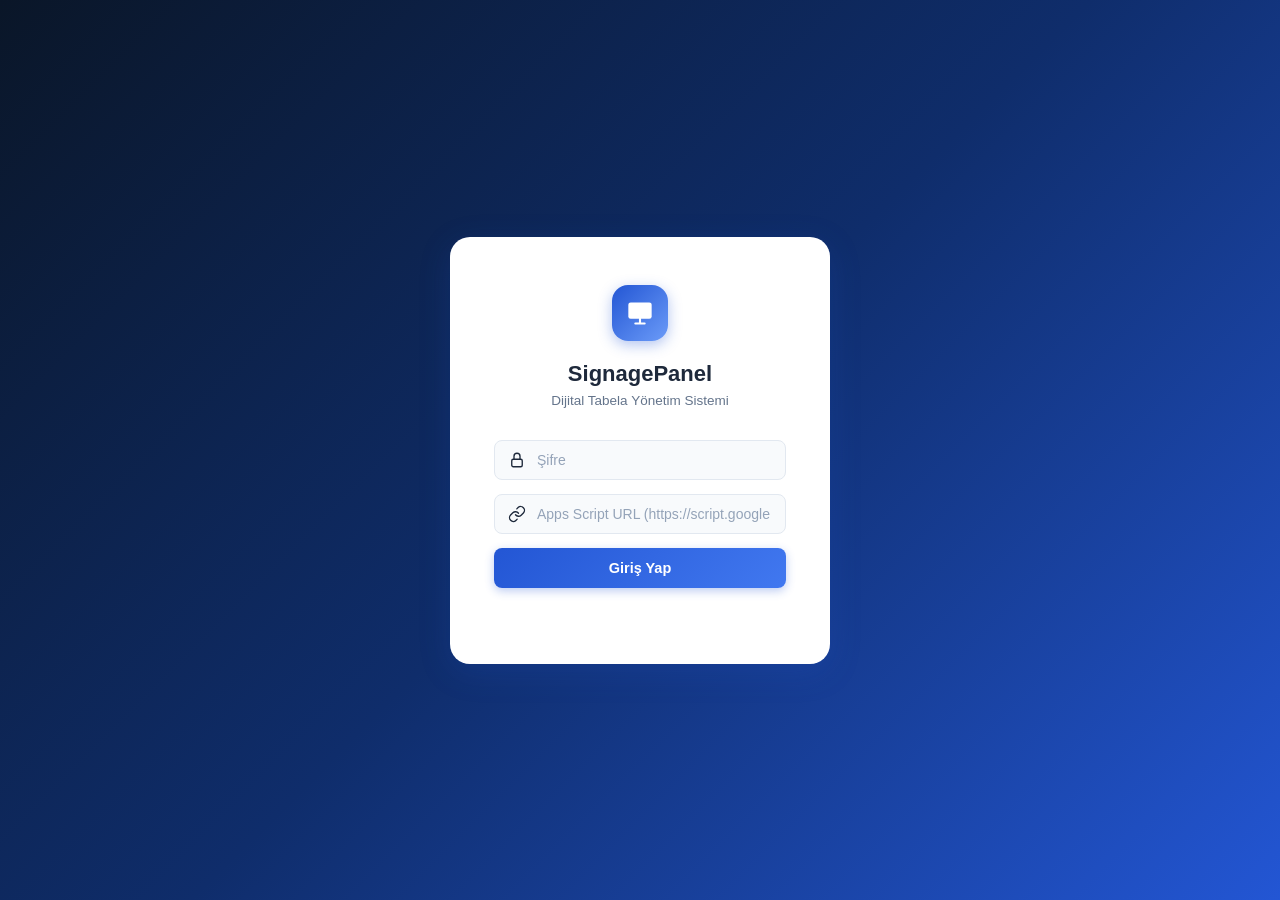
==== index.html @ b496ed2c "index.html" ====
<!DOCTYPE html>
<html lang="tr">
<head>
<meta charset="UTF-8">
<meta name="viewport" content="width=device-width, initial-scale=1.0">
<title>SignagePanel — Yönetim</title>
<style>
*, *::before, *::after { box-sizing: border-box; margin: 0; padding: 0; }
:root {
  --blue-900:#0a1628;--blue-700:#0f2d6b;--blue-600:#1a3fa0;--blue-500:#2356d4;
  --blue-400:#4178f0;--blue-300:#6b9bf8;--blue-200:#a8c4fc;--blue-100:#dce8ff;--blue-50:#f0f5ff;
  --white:#fff;--gray-50:#f8fafc;--gray-100:#f1f5f9;--gray-200:#e2e8f0;--gray-300:#cbd5e1;
  --gray-400:#94a3b8;--gray-500:#64748b;--gray-600:#475569;--gray-700:#334155;--gray-800:#1e293b;
  --danger:#dc2626;--danger-bg:#fef2f2;--success:#16a34a;--success-bg:#f0fdf4;--warn:#d97706;
  --radius:12px;--radius-sm:8px;--radius-xs:5px;
  --shadow:0 1px 3px rgba(0,0,0,.08),0 1px 2px rgba(0,0,0,.06);
  --shadow-md:0 4px 16px rgba(35,86,212,.12);--shadow-lg:0 8px 32px rgba(35,86,212,.18);
}
body{background:var(--gray-50);color:var(--gray-800);font-family:-apple-system,BlinkMacSystemFont,'Segoe UI',sans-serif;font-size:14px;min-height:100vh}

/* LOGIN */
#login-screen{min-height:100vh;display:flex;align-items:center;justify-content:center;background:linear-gradient(135deg,var(--blue-900) 0%,var(--blue-700) 50%,var(--blue-500) 100%)}
#login-screen.hidden{display:none}
.login-card{background:var(--white);border-radius:20px;padding:48px 44px;width:380px;box-shadow:var(--shadow-lg);text-align:center}
.login-logo{width:56px;height:56px;background:linear-gradient(135deg,var(--blue-500),var(--blue-300));border-radius:16px;display:flex;align-items:center;justify-content:center;margin:0 auto 20px;box-shadow:0 4px 14px rgba(35,86,212,.35)}
.login-logo svg{width:28px;height:28px;fill:white}
.login-title{font-size:22px;font-weight:700;color:var(--gray-800);margin-bottom:6px}
.login-sub{font-size:13.5px;color:var(--gray-500);margin-bottom:32px}
.login-iw{position:relative;margin-bottom:14px}
.login-iw svg{position:absolute;left:14px;top:50%;transform:translateY(-50%);width:18px;height:18px;stroke:var(--gray-400);fill:none}
.login-iw input{width:100%;padding:11px 14px 11px 42px;border:1.5px solid var(--gray-200);border-radius:var(--radius-sm);font-size:14px;color:var(--gray-800);outline:none;transition:.2s;background:var(--gray-50)}
.login-iw input:focus{border-color:var(--blue-400);box-shadow:0 0 0 3px rgba(65,120,240,.12);background:white}
.login-iw input::placeholder{color:var(--gray-400)}
.login-btn{width:100%;padding:12px;background:linear-gradient(135deg,var(--blue-500),var(--blue-400));color:white;border:none;border-radius:var(--radius-sm);font-size:14.5px;font-weight:600;cursor:pointer;transition:.15s;box-shadow:0 3px 10px rgba(35,86,212,.3)}
.login-btn:hover{opacity:.92}.login-btn:disabled{opacity:.5;cursor:not-allowed}
.login-err{color:var(--danger);font-size:12.5px;margin-top:10px;min-height:18px}

/* APP */
#app{display:none;min-height:100vh;flex-direction:column}
#app.show{display:flex}

/* HEADER */
.header{background:var(--white);border-bottom:1px solid var(--gray-200);padding:0 28px;height:60px;display:flex;align-items:center;justify-content:space-between;position:sticky;top:0;z-index:50;box-shadow:0 1px 0 var(--gray-200)}
.h-left{display:flex;align-items:center;gap:12px}
.h-logo{width:36px;height:36px;background:linear-gradient(135deg,var(--blue-500),var(--blue-300));border-radius:10px;display:flex;align-items:center;justify-content:center}
.h-logo svg{width:18px;height:18px;fill:white}
.h-name{font-size:16px;font-weight:700;color:var(--gray-800);letter-spacing:-.3px}
.h-badge{font-size:11px;background:var(--blue-100);color:var(--blue-600);padding:2px 8px;border-radius:20px;font-weight:500}
.h-right{display:flex;align-items:center;gap:10px}
.api-chip{display:flex;align-items:center;gap:8px;padding:6px 14px;background:var(--gray-100);border:1px solid var(--gray-200);border-radius:24px;font-size:12px}
.api-chip input{background:none;border:none;outline:none;font-size:12px;color:var(--gray-700);width:260px;font-family:monospace}
.dot{width:7px;height:7px;border-radius:50%;background:var(--gray-300);flex-shrink:0;transition:.3s}
.dot.g{background:var(--success)}.dot.r{background:var(--danger)}.dot.y{background:var(--warn)}
.logout-btn{display:flex;align-items:center;gap:6px;padding:7px 14px;border-radius:var(--radius-sm);background:none;border:1.5px solid var(--gray-200);color:var(--gray-500);font-size:13px;cursor:pointer;transition:.15s}
.logout-btn:hover{border-color:var(--gray-300);color:var(--gray-700)}
.logout-btn svg{width:15px;height:15px}

/* BODY */
.body-wrap{display:flex;flex:1}

/* SIDEBAR */
.sidebar{width:228px;flex-shrink:0;background:var(--white);border-right:1px solid var(--gray-200);padding:20px 12px;position:sticky;top:60px;height:calc(100vh - 60px);overflow-y:auto}
.nav-sec-lbl{font-size:10.5px;font-weight:600;letter-spacing:.7px;text-transform:uppercase;color:var(--gray-400);padding:0 10px;margin-bottom:6px;margin-top:4px}
.nav-item{display:flex;align-items:center;gap:10px;padding:9px 12px;border-radius:var(--radius-sm);color:var(--gray-600);cursor:pointer;transition:.12s;font-size:13.5px;font-weight:500;margin-bottom:2px;user-select:none}
.nav-item svg{width:17px;height:17px;flex-shrink:0;stroke:currentColor;fill:none;stroke-width:1.8;stroke-linecap:round}
.nav-item:hover{background:var(--blue-50);color:var(--blue-600)}
.nav-item.active{background:var(--blue-50);color:var(--blue-600);font-weight:600}
.nav-count{margin-left:auto;font-size:11px;font-weight:600;background:var(--blue-100);color:var(--blue-600);padding:1px 7px;border-radius:10px}

/* MAIN */
.main{flex:1;padding:28px 36px;max-width:1080px}
.page{display:none}.page.active{display:block}
.topbar{display:flex;align-items:flex-start;justify-content:space-between;margin-bottom:24px}
.topbar-title{font-size:22px;font-weight:700;color:var(--gray-800);letter-spacing:-.4px}
.topbar-sub{font-size:13px;color:var(--gray-500);margin-top:3px}

/* BUTTONS */
.btn{display:inline-flex;align-items:center;gap:7px;padding:9px 18px;border-radius:var(--radius-sm);font-size:13.5px;font-weight:600;cursor:pointer;border:none;transition:.15s;white-space:nowrap;line-height:1}
.btn svg{width:15px;height:15px;flex-shrink:0}
.btn-primary{background:linear-gradient(135deg,var(--blue-500),var(--blue-400));color:white;box-shadow:0 2px 8px rgba(35,86,212,.25)}
.btn-primary:hover{box-shadow:0 4px 14px rgba(35,86,212,.35);opacity:.95}
.btn-outline{background:white;color:var(--gray-600);border:1.5px solid var(--gray-200)}
.btn-outline:hover{border-color:var(--blue-300);color:var(--blue-600);background:var(--blue-50)}
.btn-danger{background:var(--danger-bg);color:var(--danger);border:1.5px solid #fecaca}
.btn-danger:hover{background:#fee2e2}
.btn-sm{padding:6px 12px;font-size:12.5px}
.btn:disabled{opacity:.45;cursor:not-allowed}

/* STATS */
.stats-row{display:grid;grid-template-columns:repeat(auto-fit,minmax(150px,1fr));gap:14px;margin-bottom:28px}
.stat-card{background:white;border:1px solid var(--gray-200);border-radius:var(--radius);padding:18px 20px;box-shadow:var(--shadow)}
.stat-lbl{font-size:12px;color:var(--gray-500);font-weight:500;margin-bottom:6px}
.stat-val{font-size:28px;font-weight:700;color:var(--blue-600);line-height:1}
.stat-sub{font-size:12px;color:var(--gray-400);margin-top:4px}

/* SCREENS */
.screens-grid{display:grid;grid-template-columns:repeat(auto-fill,minmax(240px,1fr));gap:16px}
.screen-card{background:white;border:1.5px solid var(--gray-200);border-radius:var(--radius);overflow:hidden;box-shadow:var(--shadow);transition:.15s}
.screen-card:hover{box-shadow:var(--shadow-md);border-color:var(--blue-200)}
.screen-preview{height:120px;background:linear-gradient(135deg,var(--blue-900),var(--blue-700));display:flex;align-items:center;justify-content:center;position:relative}
.screen-preview svg{width:42px;height:42px;opacity:.2;fill:white}
.scr-badge{position:absolute;top:10px;left:10px;font-size:10.5px;font-weight:600;padding:3px 9px;border-radius:20px}
.scr-badge.on{background:rgba(22,163,74,.85);color:white}
.scr-badge.off{background:rgba(255,255,255,.12);color:rgba(255,255,255,.65)}
.scr-num{position:absolute;bottom:10px;right:12px;font-size:20px;font-weight:800;color:rgba(255,255,255,.1);font-family:monospace}
.screen-body{padding:14px 16px}
.screen-name{font-size:14.5px;font-weight:700;color:var(--gray-800);margin-bottom:2px}
.screen-meta{font-size:12px;color:var(--gray-500);margin-bottom:10px}
.screen-pl{display:flex;align-items:center;gap:6px;font-size:12px;border-radius:var(--radius-xs);padding:5px 10px;margin-bottom:12px;font-weight:500}
.screen-pl.has{color:var(--blue-600);background:var(--blue-50);border:1px solid var(--blue-100)}
.screen-pl.none{color:var(--gray-400);background:var(--gray-100);border:1px solid var(--gray-200)}
.screen-pl svg{width:13px;height:13px;fill:currentColor}
.screen-actions{display:flex;gap:6px;flex-wrap:wrap}

/* PLAYLISTS */
.pl-list{display:flex;flex-direction:column;gap:10px}
.pl-card{background:white;border:1.5px solid var(--gray-200);border-radius:var(--radius);padding:16px 18px;display:flex;align-items:center;gap:14px;box-shadow:var(--shadow);transition:.15s}
.pl-card:hover{box-shadow:var(--shadow-md);border-color:var(--blue-200)}
.pl-icon{width:46px;height:46px;flex-shrink:0;background:linear-gradient(135deg,var(--blue-500),var(--blue-300));border-radius:12px;display:flex;align-items:center;justify-content:center}
.pl-icon svg{width:20px;height:20px;fill:white}
.pl-info{flex:1;min-width:0}
.pl-name{font-size:14.5px;font-weight:700;color:var(--gray-800)}
.pl-meta{font-size:12px;color:var(--gray-500);margin-top:2px}
.pl-actions{display:flex;gap:8px;align-items:center}

/* BADGE */
.badge{display:inline-flex;align-items:center;padding:3px 9px;border-radius:20px;font-size:11.5px;font-weight:600}
.badge-green{background:var(--success-bg);color:var(--success)}
.badge-gray{background:var(--gray-100);color:var(--gray-500)}

/* MODAL */
.overlay{display:none;position:fixed;inset:0;background:rgba(10,22,40,.5);z-index:200;align-items:center;justify-content:center;backdrop-filter:blur(2px)}
.overlay.open{display:flex}
.modal{background:white;border-radius:18px;padding:28px;width:540px;max-width:95vw;max-height:90vh;overflow-y:auto;box-shadow:var(--shadow-lg)}
.modal-hdr{display:flex;align-items:center;justify-content:space-between;margin-bottom:22px}
.modal-title{font-size:18px;font-weight:700;color:var(--gray-800)}
.modal-x{background:none;border:none;cursor:pointer;color:var(--gray-400);padding:4px;border-radius:6px;display:flex}
.modal-x:hover{color:var(--gray-700);background:var(--gray-100)}
.modal-x svg{width:20px;height:20px;stroke:currentColor;fill:none;stroke-width:2;stroke-linecap:round}
.modal-footer{display:flex;justify-content:flex-end;gap:10px;margin-top:24px;padding-top:20px;border-top:1px solid var(--gray-100)}

/* FORM */
.fg{margin-bottom:18px}
.fl{display:block;font-size:12.5px;font-weight:600;color:var(--gray-600);margin-bottom:7px}
.fi,.fsel{width:100%;padding:9px 13px;border:1.5px solid var(--gray-200);border-radius:var(--radius-sm);font-size:14px;color:var(--gray-800);background:white;outline:none;transition:.15s}
.fi:focus,.fsel:focus{border-color:var(--blue-400);box-shadow:0 0 0 3px rgba(65,120,240,.1)}
.fi::placeholder{color:var(--gray-300)}

/* MEDIA ENTRIES */
.me-hdr{display:grid;grid-template-columns:1fr 80px 34px;gap:8px;margin-bottom:6px}
.me-hdr span{font-size:11px;font-weight:600;color:var(--gray-400);text-transform:uppercase;letter-spacing:.5px}
.media-entry{display:grid;grid-template-columns:1fr 80px 34px;gap:8px;align-items:center;margin-bottom:8px}
.media-entry .fi{font-size:13px;padding:8px 11px}
.del-btn{background:none;border:1.5px solid var(--gray-200);color:var(--gray-400);cursor:pointer;font-size:16px;width:34px;height:36px;border-radius:var(--radius-xs);display:flex;align-items:center;justify-content:center;transition:.12s}
.del-btn:hover{border-color:#fca5a5;color:var(--danger);background:var(--danger-bg)}

/* URL BOX */
.url-box{background:var(--blue-50);border:1.5px solid var(--blue-200);border-radius:var(--radius-sm);padding:12px 16px;margin-top:10px}
.url-box code{font-size:12px;color:var(--blue-700);font-family:monospace;word-break:break-all;line-height:1.6}
.url-acts{display:flex;gap:8px;margin-top:10px}

/* TOAST */
.toast{position:fixed;bottom:24px;right:24px;background:var(--gray-800);color:white;padding:11px 18px;border-radius:var(--radius-sm);font-size:13.5px;z-index:999;transform:translateY(10px);opacity:0;transition:.2s;pointer-events:none;box-shadow:0 4px 20px rgba(0,0,0,.25);max-width:340px}
.toast.show{opacity:1;transform:translateY(0)}
.toast.s{background:var(--success)}.toast.e{background:var(--danger)}

/* EMPTY */
.empty{text-align:center;padding:60px 24px;color:var(--gray-400)}
.empty svg{width:44px;height:44px;margin:0 auto 14px;display:block;opacity:.3;stroke:currentColor;fill:none;stroke-width:1.2}
.empty p{font-size:14px;line-height:1.7}

/* SPINNER */
.spin{display:inline-block;width:14px;height:14px;border:2px solid rgba(255,255,255,.3);border-top-color:white;border-radius:50%;animation:sp .7s linear infinite}
@keyframes sp{to{transform:rotate(360deg)}}

/* SETUP */
.setup-card{background:white;border:1.5px solid var(--gray-200);border-radius:var(--radius);padding:28px;box-shadow:var(--shadow)}
.step-row{display:flex;gap:18px;padding:18px 0;border-bottom:1px solid var(--gray-100)}
.step-row:last-child{border-bottom:none}
.step-num{width:32px;height:32px;background:linear-gradient(135deg,var(--blue-500),var(--blue-300));color:white;border-radius:50%;display:flex;align-items:center;justify-content:center;font-size:14px;font-weight:700;flex-shrink:0;margin-top:1px}
.step-body h3{font-size:14.5px;font-weight:700;color:var(--gray-800);margin-bottom:7px}
.step-body p,.step-body li{font-size:13.5px;color:var(--gray-600);line-height:1.7}
.step-body ul{padding-left:18px;margin-top:5px}
.step-body code{background:var(--blue-50);color:var(--blue-700);padding:1px 7px;border-radius:4px;font-size:12.5px;font-family:monospace;border:1px solid var(--blue-100)}
</style>
</head>
<body>

<!-- LOGIN -->
<div id="login-screen">
  <div class="login-card">
    <div class="login-logo">
      <svg viewBox="0 0 24 24"><rect x="2" y="3" width="20" height="14" rx="2"/><path d="M8 21h8M12 17v4" stroke="white" stroke-width="1.8" stroke-linecap="round" fill="none"/></svg>
    </div>
    <div class="login-title">SignagePanel</div>
    <div class="login-sub">Dijital Tabela Yönetim Sistemi</div>
    <div class="login-iw">
      <svg viewBox="0 0 24 24" stroke-width="1.8" stroke-linecap="round"><rect x="5" y="11" width="14" height="10" rx="2" stroke="currentColor"/><path d="M8 11V7a4 4 0 0 1 8 0v4" stroke="currentColor"/></svg>
      <input id="pass-inp" type="password" placeholder="Şifre" onkeydown="if(event.key==='Enter')doLogin()">
    </div>
    <div class="login-iw">
      <svg viewBox="0 0 24 24" stroke-width="1.8" stroke-linecap="round"><path d="M10 13a5 5 0 0 0 7.54.54l3-3a5 5 0 0 0-7.07-7.07l-1.72 1.71" stroke="currentColor"/><path d="M14 11a5 5 0 0 0-7.54-.54l-3 3a5 5 0 0 0 7.07 7.07l1.71-1.71" stroke="currentColor"/></svg>
      <input id="api-inp-login" type="url" placeholder="Apps Script URL (https://script.google.com/…)" onkeydown="if(event.key==='Enter')doLogin()">
    </div>
    <button class="login-btn" id="login-btn" onclick="doLogin()">Giriş Yap</button>
    <div class="login-err" id="login-err"></div>
  </div>
</div>

<!-- APP -->
<div id="app">
  <header class="header">
    <div class="h-left">
      <div class="h-logo"><svg viewBox="0 0 24 24"><rect x="2" y="3" width="20" height="14" rx="2"/><path d="M8 21h8M12 17v4" stroke="white" stroke-width="2" stroke-linecap="round" fill="none"/></svg></div>
      <span class="h-name">SignagePanel</span>
      <span class="h-badge">v3.0</span>
    </div>
    <div class="h-right">
      <div class="api-chip">
        <div class="dot" id="api-dot"></div>
        <input id="api-inp" placeholder="Apps Script URL…" oninput="onApiChange()" readonly style="cursor:default;opacity:.7">
      </div>
      <button class="logout-btn" onclick="logout()">
        <svg viewBox="0 0 24 24" stroke-width="1.8" stroke-linecap="round" stroke="currentColor" fill="none"><path d="M9 21H5a2 2 0 0 1-2-2V5a2 2 0 0 1 2-2h4"/><polyline points="16 17 21 12 16 7"/><line x1="21" y1="12" x2="9" y2="12"/></svg>
        Çıkış
      </button>
    </div>
  </header>

  <div class="body-wrap">
    <aside class="sidebar">
      <div class="nav-sec-lbl">Yönetim</div>
      <div class="nav-item active" data-page="screens" onclick="nav(this)">
        <svg viewBox="0 0 24 24"><rect x="2" y="3" width="20" height="14" rx="2"/><line x1="8" y1="21" x2="16" y2="21"/><line x1="12" y1="17" x2="12" y2="21"/></svg>
        Ekranlar <span class="nav-count" id="nc-s">0</span>
      </div>
      <div class="nav-item" data-page="playlists" onclick="nav(this)">
        <svg viewBox="0 0 24 24"><line x1="4" y1="6" x2="20" y2="6"/><line x1="4" y1="10" x2="20" y2="10"/><line x1="4" y1="14" x2="14" y2="14"/><polygon points="17,12 17,18 22,15" fill="currentColor" stroke="none"/></svg>
        Playlist'ler <span class="nav-count" id="nc-p">0</span>
      </div>
      <div class="nav-sec-lbl" style="margin-top:16px">Yardım</div>
      <div class="nav-item" data-page="setup" onclick="nav(this)">
        <svg viewBox="0 0 24 24"><circle cx="12" cy="12" r="3"/><path d="M12 2v3m0 14v3M4.22 4.22l2.12 2.12m11.32 11.32 2.12 2.12M2 12h3m14 0h3M4.22 19.78l2.12-2.12m11.32-11.32 2.12-2.12"/></svg>
        Kurulum
      </div>
    </aside>

    <main class="main">
      <!-- EKRANLAR -->
      <div id="page-screens" class="page active">
        <div class="topbar">
          <div><div class="topbar-title">Ekranlar</div><div class="topbar-sub">Televizyonlarınızı ve yayın atamalarını yönetin</div></div>
          <button class="btn btn-primary" onclick="openAddScreen()">
            <svg viewBox="0 0 24 24" stroke="white" stroke-width="2.5" stroke-linecap="round" fill="none"><line x1="12" y1="5" x2="12" y2="19"/><line x1="5" y1="12" x2="19" y2="12"/></svg>
            Ekran Ekle
          </button>
        </div>
        <div class="stats-row">
          <div class="stat-card"><div class="stat-lbl">Toplam Ekran</div><div class="stat-val" id="st-s">—</div><div class="stat-sub">televizyon</div></div>
          <div class="stat-card"><div class="stat-lbl">Aktif Yayın</div><div class="stat-val" id="st-a">—</div><div class="stat-sub">playlist atanmış</div></div>
          <div class="stat-card"><div class="stat-lbl">Playlist</div><div class="stat-val" id="st-p">—</div><div class="stat-sub">toplam</div></div>
        </div>
        <div id="screens-grid" class="screens-grid">
          <div class="empty" style="grid-column:1/-1"><svg viewBox="0 0 24 24"><rect x="2" y="3" width="20" height="14" rx="2"/></svg><p>Yükleniyor…</p></div>
        </div>
      </div>

      <!-- PLAYLİSTLER -->
      <div id="page-playlists" class="page">
        <div class="topbar">
          <div><div class="topbar-title">Playlist'ler</div><div class="topbar-sub">Video ve görsel içerik listelerinizi yönetin</div></div>
          <button class="btn btn-primary" onclick="openAddPl()">
            <svg viewBox="0 0 24 24" stroke="white" stroke-width="2.5" stroke-linecap="round" fill="none"><line x1="12" y1="5" x2="12" y2="19"/><line x1="5" y1="12" x2="19" y2="12"/></svg>
            Playlist Ekle
          </button>
        </div>
        <div id="pl-list" class="pl-list"><div class="empty"><svg viewBox="0 0 24 24"><line x1="4" y1="6" x2="20" y2="6"/><line x1="4" y1="10" x2="20" y2="10"/><line x1="4" y1="14" x2="14" y2="14"/></svg><p>Yükleniyor…</p></div></div>
      </div>

      <!-- KURULUM -->
      <div id="page-setup" class="page">
        <div class="topbar"><div class="topbar-title">Kurulum Rehberi</div></div>
        <div class="setup-card">
          <div class="step-row"><div class="step-num">1</div><div class="step-body"><h3>Google Sheet'i hazırlayın</h3><p>Sheet ID zaten <code>Code.gs</code> içinde tanımlı. Sadece Apps Script'i açmanız yeterli: Sheet → <strong>Uzantılar → Apps Script</strong></p></div></div>
          <div class="step-row"><div class="step-num">2</div><div class="step-body"><h3>Code.gs'i yapıştırın ve initSheets çalıştırın</h3><ul><li>Eski kodu silin, yeni <code>Code.gs</code>'i yapıştırın</li><li>Fonksiyon: <code>initSheets</code> → ▶ Çalıştır (Google izni isteyecek)</li></ul></div></div>
          <div class="step-row"><div class="step-num">3</div><div class="step-body"><h3>Yeniden dağıtın</h3><ul><li>Dağıt → <strong>Dağıtımları yönet</strong> → Kalem ikonu → Sürüm: <strong>Yeni sürüm</strong> → Dağıt</li><li>Ya da: Dağıt → Yeni dağıtım → Web uygulaması → Erişim: Herkes</li></ul></div></div>
          <div class="step-row"><div class="step-num">4</div><div class="step-body"><h3>Giriş ekranında URL'i girin</h3><p>Çıkış yapıp giriş ekranına dönün. <strong>Şifre</strong> + <strong>Apps Script URL</strong>'ini girin.</p></div></div>
          <div class="step-row"><div class="step-num">5</div><div class="step-body"><h3>Samsung TV'ye URL yapıştırın</h3><p>Ekran kartındaki <strong>URL Kopyala</strong> butonuna basın. TV → URL Başlatıcı → Web Uygulamasını Yükleme alanına yapıştırın.</p></div></div>
        </div>
      </div>
    </main>
  </div>
</div>

<!-- EKRAN MODAL -->
<div id="m-screen" class="overlay">
  <div class="modal">
    <div class="modal-hdr">
      <div class="modal-title" id="ms-t">Yeni Ekran</div>
      <button class="modal-x" onclick="cm('m-screen')"><svg viewBox="0 0 24 24"><line x1="18" y1="6" x2="6" y2="18"/><line x1="6" y1="6" x2="18" y2="18"/></svg></button>
    </div>
    <div class="fg"><label class="fl">Ekran adı *</label><input class="fi" id="s-name" placeholder="Örn: Lobi TV"></div>
    <div class="fg"><label class="fl">Konum</label><input class="fi" id="s-loc" placeholder="Örn: 2. Kat, Departman A"></div>
    <div class="fg"><label class="fl">Playlist</label><select class="fsel" id="s-pl"><option value="">— Seçin —</option></select></div>
    <div class="modal-footer">
      <button class="btn btn-outline" onclick="cm('m-screen')">İptal</button>
      <button class="btn btn-primary" id="s-save" onclick="saveScreen()">Kaydet</button>
    </div>
  </div>
</div>

<!-- PLAYLİST MODAL -->
<div id="m-pl" class="overlay">
  <div class="modal">
    <div class="modal-hdr">
      <div class="modal-title" id="mp-t">Yeni Playlist</div>
      <button class="modal-x" onclick="cm('m-pl')"><svg viewBox="0 0 24 24"><line x1="18" y1="6" x2="6" y2="18"/><line x1="6" y1="6" x2="18" y2="18"/></svg></button>
    </div>
    <div class="fg"><label class="fl">Playlist adı *</label><input class="fi" id="p-name" placeholder="Örn: Ana Duyurular"></div>
    <div class="fg">
      <label class="fl">İçerikler</label>
      <div class="me-hdr"><span>URL (SharePoint veya direkt link)</span><span style="text-align:center">Süre (sn)</span><span></span></div>
      <div id="media-list"></div>
      <button class="btn btn-outline btn-sm" style="margin-top:6px" onclick="addEntry()">+ İçerik Ekle</button>
    </div>
    <div class="modal-footer">
      <button class="btn btn-outline" onclick="cm('m-pl')">İptal</button>
      <button class="btn btn-primary" id="p-save" onclick="savePl()">Kaydet</button>
    </div>
  </div>
</div>

<!-- URL MODAL -->
<div id="m-url" class="overlay">
  <div class="modal" style="width:500px">
    <div class="modal-hdr">
      <div class="modal-title">TV Player URL'i</div>
      <button class="modal-x" onclick="cm('m-url')"><svg viewBox="0 0 24 24"><line x1="18" y1="6" x2="6" y2="18"/><line x1="6" y1="6" x2="18" y2="18"/></svg></button>
    </div>
    <p style="font-size:13.5px;color:var(--gray-500);line-height:1.7">Samsung TV'de <strong style="color:var(--gray-700)">URL Başlatıcı → Web Uygulamasını Yükleme</strong> alanına yapıştırın.</p>
    <div class="url-box"><code id="url-txt"></code></div>
    <div class="url-acts">
      <button class="btn btn-primary btn-sm" onclick="copyUrl()">Kopyala</button>
      <button class="btn btn-outline btn-sm" onclick="window.open(CUR_URL,'_blank')">Tarayıcıda Aç ↗</button>
    </div>
    <div class="modal-footer"><button class="btn btn-outline" onclick="cm('m-url')">Kapat</button></div>
  </div>
</div>

<div class="toast" id="toast"></div>

<script>
// ── State ────────────────────────────────────
let PASS='', API='', screens=[], playlists=[];
let ES=null, EP=null, CUR_URL='';

// ── API (GET only — CORS yok) ─────────────────
async function api(params) {
  if (!API) throw new Error('API URL yok');
  const q = new URLSearchParams({ pass: PASS, ...params });
  // no-cors yerine direkt fetch — Apps Script GET CORS izni veriyor
  const r = await fetch(`${API}?${q}`, { redirect: 'follow' });
  const txt = await r.text();
  try { return JSON.parse(txt); }
  catch { throw new Error('Geçersiz yanıt: ' + txt.slice(0,100)); }
}

// ── Login ─────────────────────────────────────
async function doLogin() {
  const pass = document.getElementById('pass-inp').value.trim();
  const url  = document.getElementById('api-inp-login').value.trim();
  if (!pass || !url) { lerr('Şifre ve URL gerekli'); return; }
  const btn = document.getElementById('login-btn');
  btn.disabled=true; btn.innerHTML='<span class="spin"></span>';
  try {
    const q = new URLSearchParams({ action:'login', pass });
    const r = await fetch(`${url}?${q}`, { redirect:'follow' }).then(x=>x.json());
    if (!r.ok) { lerr(r.error||'Şifre hatalı'); btn.disabled=false; btn.textContent='Giriş Yap'; return; }
    PASS=pass; API=url;
    localStorage.setItem('ds_pass', pass);
    localStorage.setItem('ds_api',  url);
    document.getElementById('login-screen').classList.add('hidden');
    document.getElementById('app').classList.add('show');
    document.getElementById('api-inp').value = url;
    setDot('g');
    loadAll();
  } catch(e) { lerr('Bağlantı hatası: '+e.message); }
  btn.disabled=false; btn.textContent='Giriş Yap';
}

function lerr(msg) { document.getElementById('login-err').textContent = msg; }

function logout() { localStorage.clear(); location.reload(); }

// Kayıtlı oturumu kontrol et
window.addEventListener('load', () => {
  const p = localStorage.getItem('ds_pass');
  const a = localStorage.getItem('ds_api');
  if (p && a) {
    PASS=p; API=a;
    document.getElementById('pass-inp').value = p;
    document.getElementById('api-inp-login').value = a;
    document.getElementById('login-screen').classList.add('hidden');
    document.getElementById('app').classList.add('show');
    document.getElementById('api-inp').value = a;
    setDot('y');
    loadAll().then(()=>setDot('g')).catch(()=>setDot('r'));
  }
});

function onApiChange() { /* readonly — giriş ekranından değiştirilir */ }

function setDot(c) {
  const d = document.getElementById('api-dot');
  d.className = 'dot' + (c?' '+c:'');
}

// ── Load ──────────────────────────────────────
async function loadAll() {
  const [sr, pr] = await Promise.all([
    api({ action:'getScreens' }),
    api({ action:'getPlaylists' })
  ]);
  screens   = sr.data  || [];
  playlists = pr.data  || [];
  updateStats();
  renderScreens();
  renderPls();
}

// ── Nav ───────────────────────────────────────
function nav(el) {
  document.querySelectorAll('.nav-item').forEach(n=>n.classList.remove('active'));
  document.querySelectorAll('.page').forEach(p=>p.classList.remove('active'));
  el.classList.add('active');
  document.getElementById('page-'+el.dataset.page).classList.add('active');
}

// ── Stats ─────────────────────────────────────
function updateStats() {
  document.getElementById('st-s').textContent = screens.length;
  document.getElementById('st-a').textContent = screens.filter(s=>s.playlistId).length;
  document.getElementById('st-p').textContent = playlists.length;
  document.getElementById('nc-s').textContent = screens.length;
  document.getElementById('nc-p').textContent = playlists.length;
}

// ── Toast ─────────────────────────────────────
function toast(msg, t) {
  const el = document.getElementById('toast');
  el.textContent=msg; el.className='toast'+(t?' '+t:'');
  el.classList.add('show');
  clearTimeout(toast._t);
  toast._t=setTimeout(()=>el.classList.remove('show'),2800);
}

// ── Modal ─────────────────────────────────────
function cm(id) { document.getElementById(id).classList.remove('open'); }
function om(id) { document.getElementById(id).classList.add('open'); }
document.querySelectorAll('.overlay').forEach(o=>o.addEventListener('click',e=>{if(e.target===o)o.classList.remove('open')}));

// ── Screens ───────────────────────────────────
function renderScreens() {
  const g = document.getElementById('screens-grid');
  if (!screens.length) {
    g.innerHTML=`<div class="empty" style="grid-column:1/-1"><svg viewBox="0 0 24 24"><rect x="2" y="3" width="20" height="14" rx="2"/></svg><p>Henüz ekran eklenmedi.</p></div>`;
    return;
  }
  g.innerHTML = screens.map((s,i)=>{
    const pl = playlists.find(p=>p.id===s.playlistId);
    return `<div class="screen-card">
      <div class="screen-preview">
        <svg viewBox="0 0 24 24" fill="currentColor"><rect x="2" y="3" width="20" height="14" rx="2"/></svg>
        <span class="scr-badge ${pl?'on':'off'}">${pl?'Aktif':'Playlist yok'}</span>
        <span class="scr-num">${String(i+1).padStart(2,'0')}</span>
      </div>
      <div class="screen-body">
        <div class="screen-name">${x(s.name)}</div>
        <div class="screen-meta">${x(s.location||'Konum belirtilmedi')}</div>
        <div class="screen-pl ${pl?'has':'none'}">
          <svg viewBox="0 0 24 24"><polygon points="5,3 19,12 5,21"/></svg>
          ${pl?x(pl.name):'Playlist atanmadı'}
        </div>
        <div class="screen-actions">
          <button class="btn btn-outline btn-sm" onclick="showUrl('${s.id}')">URL Kopyala</button>
          <button class="btn btn-outline btn-sm" onclick="editScr('${s.id}')">Düzenle</button>
          <button class="btn btn-danger btn-sm" onclick="delScr('${s.id}')">Sil</button>
        </div>
      </div>
    </div>`;
  }).join('');
}

function openAddScreen() {
  ES=null;
  document.getElementById('ms-t').textContent='Yeni Ekran';
  document.getElementById('s-name').value='';
  document.getElementById('s-loc').value='';
  fillPlSel(null); om('m-screen');
}

function editScr(id) {
  ES=screens.find(x=>x.id===id);
  document.getElementById('ms-t').textContent='Ekranı Düzenle';
  document.getElementById('s-name').value=ES.name;
  document.getElementById('s-loc').value=ES.location||'';
  fillPlSel(ES.playlistId); om('m-screen');
}

function fillPlSel(sel) {
  document.getElementById('s-pl').innerHTML =
    '<option value="">— Seçin —</option>' +
    playlists.map(p=>`<option value="${p.id}"${p.id===sel?' selected':''}>${x(p.name)}</option>`).join('');
}

async function saveScreen() {
  const name = document.getElementById('s-name').value.trim();
  if (!name) { toast('Ekran adı boş olamaz','e'); return; }
  const btn = document.getElementById('s-save');
  btn.disabled=true; btn.innerHTML='<span class="spin"></span> Kaydediliyor';
  try {
    const r = await api({
      action:'saveScreen',
      id: ES?.id||'',
      name,
      location: document.getElementById('s-loc').value.trim(),
      playlistId: document.getElementById('s-pl').value||''
    });
    if (!r.ok) throw new Error(r.error);
    cm('m-screen'); await loadAll(); toast('Ekran kaydedildi','s');
  } catch(e) { toast('Hata: '+e.message,'e'); }
  btn.disabled=false; btn.textContent='Kaydet';
}

async function delScr(id) {
  if (!confirm('Bu ekranı silmek istediğinizden emin misiniz?')) return;
  const r = await api({ action:'deleteScreen', id });
  if (r.ok) { await loadAll(); toast('Ekran silindi'); }
  else toast('Hata: '+r.error,'e');
}

function showUrl(id) {
  const base = location.href.replace(/index\.html.*$/,'').replace(/\/$/,'');
  CUR_URL = `${base}/player.html?screen=${id}&api=${encodeURIComponent(API)}`;
  document.getElementById('url-txt').textContent = CUR_URL;
  om('m-url');
}
function copyUrl() { navigator.clipboard.writeText(CUR_URL).then(()=>toast('URL kopyalandı ✓','s')); }

// ── Playlists ─────────────────────────────────
function renderPls() {
  const el = document.getElementById('pl-list');
  if (!playlists.length) {
    el.innerHTML=`<div class="empty"><svg viewBox="0 0 24 24"><line x1="4" y1="6" x2="20" y2="6"/><line x1="4" y1="10" x2="20" y2="10"/><line x1="4" y1="14" x2="14" y2="14"/></svg><p>Henüz playlist oluşturulmadı.</p></div>`;
    return;
  }
  el.innerHTML = playlists.map(p=>{
    const used = screens.filter(s=>s.playlistId===p.id).map(s=>s.name).join(', ');
    return `<div class="pl-card">
      <div class="pl-icon"><svg viewBox="0 0 24 24"><polygon points="5,3 19,12 5,21"/></svg></div>
      <div class="pl-info">
        <div class="pl-name">${x(p.name)}</div>
        <div class="pl-meta">${used?'📺 '+x(used):'Herhangi bir ekrana atanmadı'}</div>
      </div>
      <div class="pl-actions">
        <span class="badge ${used?'badge-green':'badge-gray'}">${used?'Aktif':'Pasif'}</span>
        <button class="btn btn-outline btn-sm" onclick="editPl('${p.id}')">Düzenle</button>
        <button class="btn btn-danger btn-sm" onclick="delPl('${p.id}')">Sil</button>
      </div>
    </div>`;
  }).join('');
}

function openAddPl() {
  EP=null;
  document.getElementById('mp-t').textContent='Yeni Playlist';
  document.getElementById('p-name').value='';
  document.getElementById('media-list').innerHTML='';
  addEntry(); om('m-pl');
}

async function editPl(id) {
  EP=playlists.find(p=>p.id===id);
  document.getElementById('mp-t').textContent="Playlist'i Düzenle";
  document.getElementById('p-name').value=EP.name;
  document.getElementById('media-list').innerHTML='';
  try {
    const r = await api({ action:'getPlaylistItems', playlistId:id });
    (r.data||[]).forEach(item=>addEntry(item));
  } catch { addEntry(); }
  om('m-pl');
}

function addEntry(item) {
  const d = document.createElement('div');
  d.className='media-entry';
  d.innerHTML=`
    <input class="fi" placeholder="https://… (SharePoint veya URL)" value="${item?x(item.url):''}">
    <input class="fi" type="number" min="1" placeholder="10" value="${item?item.duration:'10'}" style="text-align:center">
    <button class="del-btn" onclick="this.parentElement.remove()">×</button>`;
  document.getElementById('media-list').appendChild(d);
}

async function savePl() {
  const name = document.getElementById('p-name').value.trim();
  if (!name) { toast('Playlist adı boş olamaz','e'); return; }
  const entries = [...document.querySelectorAll('#media-list .media-entry')];
  const items = entries.map(e=>{
    const ins=e.querySelectorAll('input');
    return { url:ins[0].value.trim(), duration:parseInt(ins[1].value)||10 };
  }).filter(i=>i.url);
  if (!items.length) { toast('En az bir URL girin','e'); return; }
  const btn = document.getElementById('p-save');
  btn.disabled=true; btn.innerHTML='<span class="spin"></span> Kaydediliyor';
  try {
    const r = await api({
      action:'savePlaylist',
      id: EP?.id||'',
      name,
      items: JSON.stringify(items)   // JSON string olarak gönder
    });
    if (!r.ok) throw new Error(r.error);
    cm('m-pl'); await loadAll(); toast('Playlist kaydedildi','s');
  } catch(e) { toast('Hata: '+e.message,'e'); }
  btn.disabled=false; btn.textContent='Kaydet';
}

async function delPl(id) {
  if (!confirm("Bu playlist'i silmek istediğinizden emin misiniz?")) return;
  const r = await api({ action:'deletePlaylist', id });
  if (r.ok) { await loadAll(); toast('Playlist silindi'); }
  else toast('Hata: '+r.error,'e');
}

// ── Utils ─────────────────────────────────────
function x(s) { return String(s||'').replace(/&/g,'&amp;').replace(/</g,'&lt;').replace(/>/g,'&gt;').replace(/"/g,'&quot;'); }
</script>
</body>
</html>
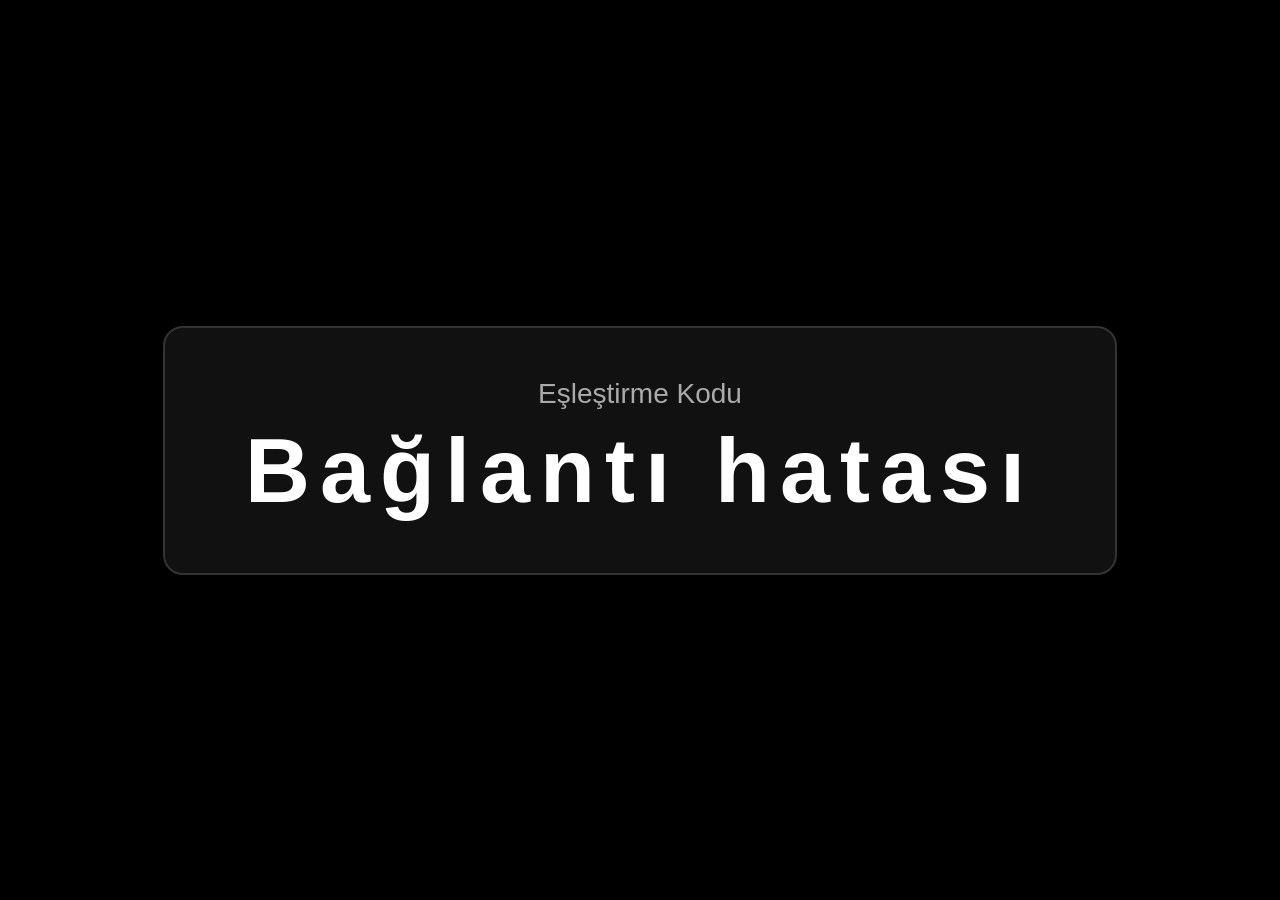
==== commit 18c84c29: "Add files via upload" ====
--- a/index.html
+++ b/index.html
@@ -3,637 +3,116 @@
 <head>
 <meta charset="UTF-8">
 <meta name="viewport" content="width=device-width, initial-scale=1.0">
-<title>SignagePanel — Yönetim</title>
+<title>Inspection TV</title>
 <style>
-*, *::before, *::after { box-sizing: border-box; margin: 0; padding: 0; }
-:root {
-  --blue-900:#0a1628;--blue-700:#0f2d6b;--blue-600:#1a3fa0;--blue-500:#2356d4;
-  --blue-400:#4178f0;--blue-300:#6b9bf8;--blue-200:#a8c4fc;--blue-100:#dce8ff;--blue-50:#f0f5ff;
-  --white:#fff;--gray-50:#f8fafc;--gray-100:#f1f5f9;--gray-200:#e2e8f0;--gray-300:#cbd5e1;
-  --gray-400:#94a3b8;--gray-500:#64748b;--gray-600:#475569;--gray-700:#334155;--gray-800:#1e293b;
-  --danger:#dc2626;--danger-bg:#fef2f2;--success:#16a34a;--success-bg:#f0fdf4;--warn:#d97706;
-  --radius:12px;--radius-sm:8px;--radius-xs:5px;
-  --shadow:0 1px 3px rgba(0,0,0,.08),0 1px 2px rgba(0,0,0,.06);
-  --shadow-md:0 4px 16px rgba(35,86,212,.12);--shadow-lg:0 8px 32px rgba(35,86,212,.18);
-}
-body{background:var(--gray-50);color:var(--gray-800);font-family:-apple-system,BlinkMacSystemFont,'Segoe UI',sans-serif;font-size:14px;min-height:100vh}
-
-/* LOGIN */
-#login-screen{min-height:100vh;display:flex;align-items:center;justify-content:center;background:linear-gradient(135deg,var(--blue-900) 0%,var(--blue-700) 50%,var(--blue-500) 100%)}
-#login-screen.hidden{display:none}
-.login-card{background:var(--white);border-radius:20px;padding:48px 44px;width:380px;box-shadow:var(--shadow-lg);text-align:center}
-.login-logo{width:56px;height:56px;background:linear-gradient(135deg,var(--blue-500),var(--blue-300));border-radius:16px;display:flex;align-items:center;justify-content:center;margin:0 auto 20px;box-shadow:0 4px 14px rgba(35,86,212,.35)}
-.login-logo svg{width:28px;height:28px;fill:white}
-.login-title{font-size:22px;font-weight:700;color:var(--gray-800);margin-bottom:6px}
-.login-sub{font-size:13.5px;color:var(--gray-500);margin-bottom:32px}
-.login-iw{position:relative;margin-bottom:14px}
-.login-iw svg{position:absolute;left:14px;top:50%;transform:translateY(-50%);width:18px;height:18px;stroke:var(--gray-400);fill:none}
-.login-iw input{width:100%;padding:11px 14px 11px 42px;border:1.5px solid var(--gray-200);border-radius:var(--radius-sm);font-size:14px;color:var(--gray-800);outline:none;transition:.2s;background:var(--gray-50)}
-.login-iw input:focus{border-color:var(--blue-400);box-shadow:0 0 0 3px rgba(65,120,240,.12);background:white}
-.login-iw input::placeholder{color:var(--gray-400)}
-.login-btn{width:100%;padding:12px;background:linear-gradient(135deg,var(--blue-500),var(--blue-400));color:white;border:none;border-radius:var(--radius-sm);font-size:14.5px;font-weight:600;cursor:pointer;transition:.15s;box-shadow:0 3px 10px rgba(35,86,212,.3)}
-.login-btn:hover{opacity:.92}.login-btn:disabled{opacity:.5;cursor:not-allowed}
-.login-err{color:var(--danger);font-size:12.5px;margin-top:10px;min-height:18px}
-
-/* APP */
-#app{display:none;min-height:100vh;flex-direction:column}
-#app.show{display:flex}
-
-/* HEADER */
-.header{background:var(--white);border-bottom:1px solid var(--gray-200);padding:0 28px;height:60px;display:flex;align-items:center;justify-content:space-between;position:sticky;top:0;z-index:50;box-shadow:0 1px 0 var(--gray-200)}
-.h-left{display:flex;align-items:center;gap:12px}
-.h-logo{width:36px;height:36px;background:linear-gradient(135deg,var(--blue-500),var(--blue-300));border-radius:10px;display:flex;align-items:center;justify-content:center}
-.h-logo svg{width:18px;height:18px;fill:white}
-.h-name{font-size:16px;font-weight:700;color:var(--gray-800);letter-spacing:-.3px}
-.h-badge{font-size:11px;background:var(--blue-100);color:var(--blue-600);padding:2px 8px;border-radius:20px;font-weight:500}
-.h-right{display:flex;align-items:center;gap:10px}
-.api-chip{display:flex;align-items:center;gap:8px;padding:6px 14px;background:var(--gray-100);border:1px solid var(--gray-200);border-radius:24px;font-size:12px}
-.api-chip input{background:none;border:none;outline:none;font-size:12px;color:var(--gray-700);width:260px;font-family:monospace}
-.dot{width:7px;height:7px;border-radius:50%;background:var(--gray-300);flex-shrink:0;transition:.3s}
-.dot.g{background:var(--success)}.dot.r{background:var(--danger)}.dot.y{background:var(--warn)}
-.logout-btn{display:flex;align-items:center;gap:6px;padding:7px 14px;border-radius:var(--radius-sm);background:none;border:1.5px solid var(--gray-200);color:var(--gray-500);font-size:13px;cursor:pointer;transition:.15s}
-.logout-btn:hover{border-color:var(--gray-300);color:var(--gray-700)}
-.logout-btn svg{width:15px;height:15px}
-
-/* BODY */
-.body-wrap{display:flex;flex:1}
-
-/* SIDEBAR */
-.sidebar{width:228px;flex-shrink:0;background:var(--white);border-right:1px solid var(--gray-200);padding:20px 12px;position:sticky;top:60px;height:calc(100vh - 60px);overflow-y:auto}
-.nav-sec-lbl{font-size:10.5px;font-weight:600;letter-spacing:.7px;text-transform:uppercase;color:var(--gray-400);padding:0 10px;margin-bottom:6px;margin-top:4px}
-.nav-item{display:flex;align-items:center;gap:10px;padding:9px 12px;border-radius:var(--radius-sm);color:var(--gray-600);cursor:pointer;transition:.12s;font-size:13.5px;font-weight:500;margin-bottom:2px;user-select:none}
-.nav-item svg{width:17px;height:17px;flex-shrink:0;stroke:currentColor;fill:none;stroke-width:1.8;stroke-linecap:round}
-.nav-item:hover{background:var(--blue-50);color:var(--blue-600)}
-.nav-item.active{background:var(--blue-50);color:var(--blue-600);font-weight:600}
-.nav-count{margin-left:auto;font-size:11px;font-weight:600;background:var(--blue-100);color:var(--blue-600);padding:1px 7px;border-radius:10px}
-
-/* MAIN */
-.main{flex:1;padding:28px 36px;max-width:1080px}
-.page{display:none}.page.active{display:block}
-.topbar{display:flex;align-items:flex-start;justify-content:space-between;margin-bottom:24px}
-.topbar-title{font-size:22px;font-weight:700;color:var(--gray-800);letter-spacing:-.4px}
-.topbar-sub{font-size:13px;color:var(--gray-500);margin-top:3px}
-
-/* BUTTONS */
-.btn{display:inline-flex;align-items:center;gap:7px;padding:9px 18px;border-radius:var(--radius-sm);font-size:13.5px;font-weight:600;cursor:pointer;border:none;transition:.15s;white-space:nowrap;line-height:1}
-.btn svg{width:15px;height:15px;flex-shrink:0}
-.btn-primary{background:linear-gradient(135deg,var(--blue-500),var(--blue-400));color:white;box-shadow:0 2px 8px rgba(35,86,212,.25)}
-.btn-primary:hover{box-shadow:0 4px 14px rgba(35,86,212,.35);opacity:.95}
-.btn-outline{background:white;color:var(--gray-600);border:1.5px solid var(--gray-200)}
-.btn-outline:hover{border-color:var(--blue-300);color:var(--blue-600);background:var(--blue-50)}
-.btn-danger{background:var(--danger-bg);color:var(--danger);border:1.5px solid #fecaca}
-.btn-danger:hover{background:#fee2e2}
-.btn-sm{padding:6px 12px;font-size:12.5px}
-.btn:disabled{opacity:.45;cursor:not-allowed}
-
-/* STATS */
-.stats-row{display:grid;grid-template-columns:repeat(auto-fit,minmax(150px,1fr));gap:14px;margin-bottom:28px}
-.stat-card{background:white;border:1px solid var(--gray-200);border-radius:var(--radius);padding:18px 20px;box-shadow:var(--shadow)}
-.stat-lbl{font-size:12px;color:var(--gray-500);font-weight:500;margin-bottom:6px}
-.stat-val{font-size:28px;font-weight:700;color:var(--blue-600);line-height:1}
-.stat-sub{font-size:12px;color:var(--gray-400);margin-top:4px}
-
-/* SCREENS */
-.screens-grid{display:grid;grid-template-columns:repeat(auto-fill,minmax(240px,1fr));gap:16px}
-.screen-card{background:white;border:1.5px solid var(--gray-200);border-radius:var(--radius);overflow:hidden;box-shadow:var(--shadow);transition:.15s}
-.screen-card:hover{box-shadow:var(--shadow-md);border-color:var(--blue-200)}
-.screen-preview{height:120px;background:linear-gradient(135deg,var(--blue-900),var(--blue-700));display:flex;align-items:center;justify-content:center;position:relative}
-.screen-preview svg{width:42px;height:42px;opacity:.2;fill:white}
-.scr-badge{position:absolute;top:10px;left:10px;font-size:10.5px;font-weight:600;padding:3px 9px;border-radius:20px}
-.scr-badge.on{background:rgba(22,163,74,.85);color:white}
-.scr-badge.off{background:rgba(255,255,255,.12);color:rgba(255,255,255,.65)}
-.scr-num{position:absolute;bottom:10px;right:12px;font-size:20px;font-weight:800;color:rgba(255,255,255,.1);font-family:monospace}
-.screen-body{padding:14px 16px}
-.screen-name{font-size:14.5px;font-weight:700;color:var(--gray-800);margin-bottom:2px}
-.screen-meta{font-size:12px;color:var(--gray-500);margin-bottom:10px}
-.screen-pl{display:flex;align-items:center;gap:6px;font-size:12px;border-radius:var(--radius-xs);padding:5px 10px;margin-bottom:12px;font-weight:500}
-.screen-pl.has{color:var(--blue-600);background:var(--blue-50);border:1px solid var(--blue-100)}
-.screen-pl.none{color:var(--gray-400);background:var(--gray-100);border:1px solid var(--gray-200)}
-.screen-pl svg{width:13px;height:13px;fill:currentColor}
-.screen-actions{display:flex;gap:6px;flex-wrap:wrap}
-
-/* PLAYLISTS */
-.pl-list{display:flex;flex-direction:column;gap:10px}
-.pl-card{background:white;border:1.5px solid var(--gray-200);border-radius:var(--radius);padding:16px 18px;display:flex;align-items:center;gap:14px;box-shadow:var(--shadow);transition:.15s}
-.pl-card:hover{box-shadow:var(--shadow-md);border-color:var(--blue-200)}
-.pl-icon{width:46px;height:46px;flex-shrink:0;background:linear-gradient(135deg,var(--blue-500),var(--blue-300));border-radius:12px;display:flex;align-items:center;justify-content:center}
-.pl-icon svg{width:20px;height:20px;fill:white}
-.pl-info{flex:1;min-width:0}
-.pl-name{font-size:14.5px;font-weight:700;color:var(--gray-800)}
-.pl-meta{font-size:12px;color:var(--gray-500);margin-top:2px}
-.pl-actions{display:flex;gap:8px;align-items:center}
-
-/* BADGE */
-.badge{display:inline-flex;align-items:center;padding:3px 9px;border-radius:20px;font-size:11.5px;font-weight:600}
-.badge-green{background:var(--success-bg);color:var(--success)}
-.badge-gray{background:var(--gray-100);color:var(--gray-500)}
-
-/* MODAL */
-.overlay{display:none;position:fixed;inset:0;background:rgba(10,22,40,.5);z-index:200;align-items:center;justify-content:center;backdrop-filter:blur(2px)}
-.overlay.open{display:flex}
-.modal{background:white;border-radius:18px;padding:28px;width:540px;max-width:95vw;max-height:90vh;overflow-y:auto;box-shadow:var(--shadow-lg)}
-.modal-hdr{display:flex;align-items:center;justify-content:space-between;margin-bottom:22px}
-.modal-title{font-size:18px;font-weight:700;color:var(--gray-800)}
-.modal-x{background:none;border:none;cursor:pointer;color:var(--gray-400);padding:4px;border-radius:6px;display:flex}
-.modal-x:hover{color:var(--gray-700);background:var(--gray-100)}
-.modal-x svg{width:20px;height:20px;stroke:currentColor;fill:none;stroke-width:2;stroke-linecap:round}
-.modal-footer{display:flex;justify-content:flex-end;gap:10px;margin-top:24px;padding-top:20px;border-top:1px solid var(--gray-100)}
-
-/* FORM */
-.fg{margin-bottom:18px}
-.fl{display:block;font-size:12.5px;font-weight:600;color:var(--gray-600);margin-bottom:7px}
-.fi,.fsel{width:100%;padding:9px 13px;border:1.5px solid var(--gray-200);border-radius:var(--radius-sm);font-size:14px;color:var(--gray-800);background:white;outline:none;transition:.15s}
-.fi:focus,.fsel:focus{border-color:var(--blue-400);box-shadow:0 0 0 3px rgba(65,120,240,.1)}
-.fi::placeholder{color:var(--gray-300)}
-
-/* MEDIA ENTRIES */
-.me-hdr{display:grid;grid-template-columns:1fr 80px 34px;gap:8px;margin-bottom:6px}
-.me-hdr span{font-size:11px;font-weight:600;color:var(--gray-400);text-transform:uppercase;letter-spacing:.5px}
-.media-entry{display:grid;grid-template-columns:1fr 80px 34px;gap:8px;align-items:center;margin-bottom:8px}
-.media-entry .fi{font-size:13px;padding:8px 11px}
-.del-btn{background:none;border:1.5px solid var(--gray-200);color:var(--gray-400);cursor:pointer;font-size:16px;width:34px;height:36px;border-radius:var(--radius-xs);display:flex;align-items:center;justify-content:center;transition:.12s}
-.del-btn:hover{border-color:#fca5a5;color:var(--danger);background:var(--danger-bg)}
-
-/* URL BOX */
-.url-box{background:var(--blue-50);border:1.5px solid var(--blue-200);border-radius:var(--radius-sm);padding:12px 16px;margin-top:10px}
-.url-box code{font-size:12px;color:var(--blue-700);font-family:monospace;word-break:break-all;line-height:1.6}
-.url-acts{display:flex;gap:8px;margin-top:10px}
-
-/* TOAST */
-.toast{position:fixed;bottom:24px;right:24px;background:var(--gray-800);color:white;padding:11px 18px;border-radius:var(--radius-sm);font-size:13.5px;z-index:999;transform:translateY(10px);opacity:0;transition:.2s;pointer-events:none;box-shadow:0 4px 20px rgba(0,0,0,.25);max-width:340px}
-.toast.show{opacity:1;transform:translateY(0)}
-.toast.s{background:var(--success)}.toast.e{background:var(--danger)}
-
-/* EMPTY */
-.empty{text-align:center;padding:60px 24px;color:var(--gray-400)}
-.empty svg{width:44px;height:44px;margin:0 auto 14px;display:block;opacity:.3;stroke:currentColor;fill:none;stroke-width:1.2}
-.empty p{font-size:14px;line-height:1.7}
-
-/* SPINNER */
-.spin{display:inline-block;width:14px;height:14px;border:2px solid rgba(255,255,255,.3);border-top-color:white;border-radius:50%;animation:sp .7s linear infinite}
-@keyframes sp{to{transform:rotate(360deg)}}
-
-/* SETUP */
-.setup-card{background:white;border:1.5px solid var(--gray-200);border-radius:var(--radius);padding:28px;box-shadow:var(--shadow)}
-.step-row{display:flex;gap:18px;padding:18px 0;border-bottom:1px solid var(--gray-100)}
-.step-row:last-child{border-bottom:none}
-.step-num{width:32px;height:32px;background:linear-gradient(135deg,var(--blue-500),var(--blue-300));color:white;border-radius:50%;display:flex;align-items:center;justify-content:center;font-size:14px;font-weight:700;flex-shrink:0;margin-top:1px}
-.step-body h3{font-size:14.5px;font-weight:700;color:var(--gray-800);margin-bottom:7px}
-.step-body p,.step-body li{font-size:13.5px;color:var(--gray-600);line-height:1.7}
-.step-body ul{padding-left:18px;margin-top:5px}
-.step-body code{background:var(--blue-50);color:var(--blue-700);padding:1px 7px;border-radius:4px;font-size:12.5px;font-family:monospace;border:1px solid var(--blue-100)}
+  html, body {
+    margin: 0;
+    padding: 0;
+    width: 100%;
+    height: 100%;
+    background: #000;
+    overflow: hidden;
+    font-family: Arial, sans-serif;
+  }
+  #video-alani {
+    width: 100%;
+    height: 100%;
+    display: flex;
+    align-items: center;
+    justify-content: center;
+    color: #fff;
+    text-align: center;
+  }
+  #pin-kutusu {
+    background: #111;
+    padding: 50px 80px;
+    border-radius: 20px;
+    border: 2px solid #333;
+  }
+  #pin-kutusu h2 {
+    font-size: 28px;
+    font-weight: normal;
+    color: #aaa;
+    margin: 0 0 10px 0;
+  }
+  #pin-kutusu .pin {
+    font-size: 90px;
+    font-weight: bold;
+    letter-spacing: 10px;
+    color: #fff;
+  }
+  #my-video {
+    width: 100%;
+    height: 100%;
+    object-fit: contain;
+    background: #000;
+  }
 </style>
 </head>
 <body>
 
-<!-- LOGIN -->
-<div id="login-screen">
-  <div class="login-card">
-    <div class="login-logo">
-      <svg viewBox="0 0 24 24"><rect x="2" y="3" width="20" height="14" rx="2"/><path d="M8 21h8M12 17v4" stroke="white" stroke-width="1.8" stroke-linecap="round" fill="none"/></svg>
-    </div>
-    <div class="login-title">SignagePanel</div>
-    <div class="login-sub">Dijital Tabela Yönetim Sistemi</div>
-    <div class="login-iw">
-      <svg viewBox="0 0 24 24" stroke-width="1.8" stroke-linecap="round"><rect x="5" y="11" width="14" height="10" rx="2" stroke="currentColor"/><path d="M8 11V7a4 4 0 0 1 8 0v4" stroke="currentColor"/></svg>
-      <input id="pass-inp" type="password" placeholder="Şifre" onkeydown="if(event.key==='Enter')doLogin()">
-    </div>
-    <div class="login-iw">
-      <svg viewBox="0 0 24 24" stroke-width="1.8" stroke-linecap="round"><path d="M10 13a5 5 0 0 0 7.54.54l3-3a5 5 0 0 0-7.07-7.07l-1.72 1.71" stroke="currentColor"/><path d="M14 11a5 5 0 0 0-7.54-.54l-3 3a5 5 0 0 0 7.07 7.07l1.71-1.71" stroke="currentColor"/></svg>
-      <input id="api-inp-login" type="url" placeholder="Apps Script URL (https://script.google.com/…)" onkeydown="if(event.key==='Enter')doLogin()">
-    </div>
-    <button class="login-btn" id="login-btn" onclick="doLogin()">Giriş Yap</button>
-    <div class="login-err" id="login-err"></div>
+<div id="video-alani">
+  <div id="pin-kutusu">
+    <h2>Eşleştirme Kodu</h2>
+    <div class="pin" id="pin-text">...</div>
   </div>
 </div>
 
-<!-- APP -->
-<div id="app">
-  <header class="header">
-    <div class="h-left">
-      <div class="h-logo"><svg viewBox="0 0 24 24"><rect x="2" y="3" width="20" height="14" rx="2"/><path d="M8 21h8M12 17v4" stroke="white" stroke-width="2" stroke-linecap="round" fill="none"/></svg></div>
-      <span class="h-name">SignagePanel</span>
-      <span class="h-badge">v3.0</span>
-    </div>
-    <div class="h-right">
-      <div class="api-chip">
-        <div class="dot" id="api-dot"></div>
-        <input id="api-inp" placeholder="Apps Script URL…" oninput="onApiChange()" readonly style="cursor:default;opacity:.7">
-      </div>
-      <button class="logout-btn" onclick="logout()">
-        <svg viewBox="0 0 24 24" stroke-width="1.8" stroke-linecap="round" stroke="currentColor" fill="none"><path d="M9 21H5a2 2 0 0 1-2-2V5a2 2 0 0 1 2-2h4"/><polyline points="16 17 21 12 16 7"/><line x1="21" y1="12" x2="9" y2="12"/></svg>
-        Çıkış
-      </button>
-    </div>
-  </header>
-
-  <div class="body-wrap">
-    <aside class="sidebar">
-      <div class="nav-sec-lbl">Yönetim</div>
-      <div class="nav-item active" data-page="screens" onclick="nav(this)">
-        <svg viewBox="0 0 24 24"><rect x="2" y="3" width="20" height="14" rx="2"/><line x1="8" y1="21" x2="16" y2="21"/><line x1="12" y1="17" x2="12" y2="21"/></svg>
-        Ekranlar <span class="nav-count" id="nc-s">0</span>
-      </div>
-      <div class="nav-item" data-page="playlists" onclick="nav(this)">
-        <svg viewBox="0 0 24 24"><line x1="4" y1="6" x2="20" y2="6"/><line x1="4" y1="10" x2="20" y2="10"/><line x1="4" y1="14" x2="14" y2="14"/><polygon points="17,12 17,18 22,15" fill="currentColor" stroke="none"/></svg>
-        Playlist'ler <span class="nav-count" id="nc-p">0</span>
-      </div>
-      <div class="nav-sec-lbl" style="margin-top:16px">Yardım</div>
-      <div class="nav-item" data-page="setup" onclick="nav(this)">
-        <svg viewBox="0 0 24 24"><circle cx="12" cy="12" r="3"/><path d="M12 2v3m0 14v3M4.22 4.22l2.12 2.12m11.32 11.32 2.12 2.12M2 12h3m14 0h3M4.22 19.78l2.12-2.12m11.32-11.32 2.12-2.12"/></svg>
-        Kurulum
-      </div>
-    </aside>
-
-    <main class="main">
-      <!-- EKRANLAR -->
-      <div id="page-screens" class="page active">
-        <div class="topbar">
-          <div><div class="topbar-title">Ekranlar</div><div class="topbar-sub">Televizyonlarınızı ve yayın atamalarını yönetin</div></div>
-          <button class="btn btn-primary" onclick="openAddScreen()">
-            <svg viewBox="0 0 24 24" stroke="white" stroke-width="2.5" stroke-linecap="round" fill="none"><line x1="12" y1="5" x2="12" y2="19"/><line x1="5" y1="12" x2="19" y2="12"/></svg>
-            Ekran Ekle
-          </button>
-        </div>
-        <div class="stats-row">
-          <div class="stat-card"><div class="stat-lbl">Toplam Ekran</div><div class="stat-val" id="st-s">—</div><div class="stat-sub">televizyon</div></div>
-          <div class="stat-card"><div class="stat-lbl">Aktif Yayın</div><div class="stat-val" id="st-a">—</div><div class="stat-sub">playlist atanmış</div></div>
-          <div class="stat-card"><div class="stat-lbl">Playlist</div><div class="stat-val" id="st-p">—</div><div class="stat-sub">toplam</div></div>
-        </div>
-        <div id="screens-grid" class="screens-grid">
-          <div class="empty" style="grid-column:1/-1"><svg viewBox="0 0 24 24"><rect x="2" y="3" width="20" height="14" rx="2"/></svg><p>Yükleniyor…</p></div>
-        </div>
-      </div>
-
-      <!-- PLAYLİSTLER -->
-      <div id="page-playlists" class="page">
-        <div class="topbar">
-          <div><div class="topbar-title">Playlist'ler</div><div class="topbar-sub">Video ve görsel içerik listelerinizi yönetin</div></div>
-          <button class="btn btn-primary" onclick="openAddPl()">
-            <svg viewBox="0 0 24 24" stroke="white" stroke-width="2.5" stroke-linecap="round" fill="none"><line x1="12" y1="5" x2="12" y2="19"/><line x1="5" y1="12" x2="19" y2="12"/></svg>
-            Playlist Ekle
-          </button>
-        </div>
-        <div id="pl-list" class="pl-list"><div class="empty"><svg viewBox="0 0 24 24"><line x1="4" y1="6" x2="20" y2="6"/><line x1="4" y1="10" x2="20" y2="10"/><line x1="4" y1="14" x2="14" y2="14"/></svg><p>Yükleniyor…</p></div></div>
-      </div>
-
-      <!-- KURULUM -->
-      <div id="page-setup" class="page">
-        <div class="topbar"><div class="topbar-title">Kurulum Rehberi</div></div>
-        <div class="setup-card">
-          <div class="step-row"><div class="step-num">1</div><div class="step-body"><h3>Google Sheet'i hazırlayın</h3><p>Sheet ID zaten <code>Code.gs</code> içinde tanımlı. Sadece Apps Script'i açmanız yeterli: Sheet → <strong>Uzantılar → Apps Script</strong></p></div></div>
-          <div class="step-row"><div class="step-num">2</div><div class="step-body"><h3>Code.gs'i yapıştırın ve initSheets çalıştırın</h3><ul><li>Eski kodu silin, yeni <code>Code.gs</code>'i yapıştırın</li><li>Fonksiyon: <code>initSheets</code> → ▶ Çalıştır (Google izni isteyecek)</li></ul></div></div>
-          <div class="step-row"><div class="step-num">3</div><div class="step-body"><h3>Yeniden dağıtın</h3><ul><li>Dağıt → <strong>Dağıtımları yönet</strong> → Kalem ikonu → Sürüm: <strong>Yeni sürüm</strong> → Dağıt</li><li>Ya da: Dağıt → Yeni dağıtım → Web uygulaması → Erişim: Herkes</li></ul></div></div>
-          <div class="step-row"><div class="step-num">4</div><div class="step-body"><h3>Giriş ekranında URL'i girin</h3><p>Çıkış yapıp giriş ekranına dönün. <strong>Şifre</strong> + <strong>Apps Script URL</strong>'ini girin.</p></div></div>
-          <div class="step-row"><div class="step-num">5</div><div class="step-body"><h3>Samsung TV'ye URL yapıştırın</h3><p>Ekran kartındaki <strong>URL Kopyala</strong> butonuna basın. TV → URL Başlatıcı → Web Uygulamasını Yükleme alanına yapıştırın.</p></div></div>
-        </div>
-      </div>
-    </main>
-  </div>
-</div>
-
-<!-- EKRAN MODAL -->
-<div id="m-screen" class="overlay">
-  <div class="modal">
-    <div class="modal-hdr">
-      <div class="modal-title" id="ms-t">Yeni Ekran</div>
-      <button class="modal-x" onclick="cm('m-screen')"><svg viewBox="0 0 24 24"><line x1="18" y1="6" x2="6" y2="18"/><line x1="6" y1="6" x2="18" y2="18"/></svg></button>
-    </div>
-    <div class="fg"><label class="fl">Ekran adı *</label><input class="fi" id="s-name" placeholder="Örn: Lobi TV"></div>
-    <div class="fg"><label class="fl">Konum</label><input class="fi" id="s-loc" placeholder="Örn: 2. Kat, Departman A"></div>
-    <div class="fg"><label class="fl">Playlist</label><select class="fsel" id="s-pl"><option value="">— Seçin —</option></select></div>
-    <div class="modal-footer">
-      <button class="btn btn-outline" onclick="cm('m-screen')">İptal</button>
-      <button class="btn btn-primary" id="s-save" onclick="saveScreen()">Kaydet</button>
-    </div>
-  </div>
-</div>
-
-<!-- PLAYLİST MODAL -->
-<div id="m-pl" class="overlay">
-  <div class="modal">
-    <div class="modal-hdr">
-      <div class="modal-title" id="mp-t">Yeni Playlist</div>
-      <button class="modal-x" onclick="cm('m-pl')"><svg viewBox="0 0 24 24"><line x1="18" y1="6" x2="6" y2="18"/><line x1="6" y1="6" x2="18" y2="18"/></svg></button>
-    </div>
-    <div class="fg"><label class="fl">Playlist adı *</label><input class="fi" id="p-name" placeholder="Örn: Ana Duyurular"></div>
-    <div class="fg">
-      <label class="fl">İçerikler</label>
-      <div class="me-hdr"><span>URL (SharePoint veya direkt link)</span><span style="text-align:center">Süre (sn)</span><span></span></div>
-      <div id="media-list"></div>
-      <button class="btn btn-outline btn-sm" style="margin-top:6px" onclick="addEntry()">+ İçerik Ekle</button>
-    </div>
-    <div class="modal-footer">
-      <button class="btn btn-outline" onclick="cm('m-pl')">İptal</button>
-      <button class="btn btn-primary" id="p-save" onclick="savePl()">Kaydet</button>
-    </div>
-  </div>
-</div>
-
-<!-- URL MODAL -->
-<div id="m-url" class="overlay">
-  <div class="modal" style="width:500px">
-    <div class="modal-hdr">
-      <div class="modal-title">TV Player URL'i</div>
-      <button class="modal-x" onclick="cm('m-url')"><svg viewBox="0 0 24 24"><line x1="18" y1="6" x2="6" y2="18"/><line x1="6" y1="6" x2="18" y2="18"/></svg></button>
-    </div>
-    <p style="font-size:13.5px;color:var(--gray-500);line-height:1.7">Samsung TV'de <strong style="color:var(--gray-700)">URL Başlatıcı → Web Uygulamasını Yükleme</strong> alanına yapıştırın.</p>
-    <div class="url-box"><code id="url-txt"></code></div>
-    <div class="url-acts">
-      <button class="btn btn-primary btn-sm" onclick="copyUrl()">Kopyala</button>
-      <button class="btn btn-outline btn-sm" onclick="window.open(CUR_URL,'_blank')">Tarayıcıda Aç ↗</button>
-    </div>
-    <div class="modal-footer"><button class="btn btn-outline" onclick="cm('m-url')">Kapat</button></div>
-  </div>
-</div>
-
-<div class="toast" id="toast"></div>
+<video id="my-video" style="display:none;" autoplay loop muted playsinline></video>
 
 <script>
-// ── State ────────────────────────────────────
-let PASS='', API='', screens=[], playlists=[];
-let ES=null, EP=null, CUR_URL='';
+  // ===== AYAR: Apps Script Web App URL'in =====
+  const API_URL = "https://script.google.com/macros/s/AKfycbyf8KuetUT8H1nrda2Kt9kzUIgf-TsrFn1XYu3AtHkxNEtKcCMJrzXkB6hB8yUy3uJezA/exec";
 
-// ── API (GET only — CORS yok) ─────────────────
-async function api(params) {
-  if (!API) throw new Error('API URL yok');
-  const q = new URLSearchParams({ pass: PASS, ...params });
-  // no-cors yerine direkt fetch — Apps Script GET CORS izni veriyor
-  const r = await fetch(`${API}?${q}`, { redirect: 'follow' });
-  const txt = await r.text();
-  try { return JSON.parse(txt); }
-  catch { throw new Error('Geçersiz yanıt: ' + txt.slice(0,100)); }
-}
+  async function checkScreenStatus() {
+    let deviceId = localStorage.getItem("device_id");
 
-// ── Login ─────────────────────────────────────
-async function doLogin() {
-  const pass = document.getElementById('pass-inp').value.trim();
-  const url  = document.getElementById('api-inp-login').value.trim();
-  if (!pass || !url) { lerr('Şifre ve URL gerekli'); return; }
-  const btn = document.getElementById('login-btn');
-  btn.disabled=true; btn.innerHTML='<span class="spin"></span>';
-  try {
-    const q = new URLSearchParams({ action:'login', pass });
-    const r = await fetch(`${url}?${q}`, { redirect:'follow' }).then(x=>x.json());
-    if (!r.ok) { lerr(r.error||'Şifre hatalı'); btn.disabled=false; btn.textContent='Giriş Yap'; return; }
-    PASS=pass; API=url;
-    localStorage.setItem('ds_pass', pass);
-    localStorage.setItem('ds_api',  url);
-    document.getElementById('login-screen').classList.add('hidden');
-    document.getElementById('app').classList.add('show');
-    document.getElementById('api-inp').value = url;
-    setDot('g');
-    loadAll();
-  } catch(e) { lerr('Bağlantı hatası: '+e.message); }
-  btn.disabled=false; btn.textContent='Giriş Yap';
-}
+    // Cihaz ilk kez açılıyorsa sunucudan PIN iste
+    if (!deviceId) {
+      try {
+        let response = await fetch(`${API_URL}?action=get-pin`);
+        let data = await response.json();
+        localStorage.setItem("device_id", data.device_id);
+        document.getElementById("pin-text").innerText = data.pin_kodu;
+      } catch (err) {
+        document.getElementById("pin-text").innerText = "Bağlantı hatası";
+      }
+      return;
+    }
 
-function lerr(msg) { document.getElementById('login-err').textContent = msg; }
+    // Cihaz eşleşmişse video durumunu kontrol et
+    try {
+      let status = await fetch(`${API_URL}?action=check-status&id=${deviceId}`);
+      let screenData = await status.json();
 
-function logout() { localStorage.clear(); location.reload(); }
+      if (screenData.has_video) {
+        document.getElementById("video-alani").style.display = "none";
+        let videoPlayer = document.getElementById("my-video");
+        videoPlayer.style.display = "block";
 
-// Kayıtlı oturumu kontrol et
-window.addEventListener('load', () => {
-  const p = localStorage.getItem('ds_pass');
-  const a = localStorage.getItem('ds_api');
-  if (p && a) {
-    PASS=p; API=a;
-    document.getElementById('pass-inp').value = p;
-    document.getElementById('api-inp-login').value = a;
-    document.getElementById('login-screen').classList.add('hidden');
-    document.getElementById('app').classList.add('show');
-    document.getElementById('api-inp').value = a;
-    setDot('y');
-    loadAll().then(()=>setDot('g')).catch(()=>setDot('r'));
+        if (videoPlayer.src !== screenData.video_url) {
+          videoPlayer.src = screenData.video_url;
+          videoPlayer.muted = false;
+          videoPlayer.play().catch(() => {
+            // Otomatik oynatma engellenirse sessiz şekilde dene
+            videoPlayer.muted = true;
+            videoPlayer.play();
+          });
+        }
+      } else {
+        // Henüz video atanmamışsa PIN'i göstermeye devam et
+        document.getElementById("video-alani").style.display = "flex";
+        document.getElementById("my-video").style.display = "none";
+        document.getElementById("pin-text").innerText = "Eşleşme bekleniyor...";
+      }
+    } catch (err) {
+      console.error("Durum kontrolü hatası:", err);
+    }
   }
-});
 
-function onApiChange() { /* readonly — giriş ekranından değiştirilir */ }
+  checkScreenStatus();
+  setInterval(checkScreenStatus, 30000);
+</script>
 
-function setDot(c) {
-  const d = document.getElementById('api-dot');
-  d.className = 'dot' + (c?' '+c:'');
-}
-
-// ── Load ──────────────────────────────────────
-async function loadAll() {
-  const [sr, pr] = await Promise.all([
-    api({ action:'getScreens' }),
-    api({ action:'getPlaylists' })
-  ]);
-  screens   = sr.data  || [];
-  playlists = pr.data  || [];
-  updateStats();
-  renderScreens();
-  renderPls();
-}
-
-// ── Nav ───────────────────────────────────────
-function nav(el) {
-  document.querySelectorAll('.nav-item').forEach(n=>n.classList.remove('active'));
-  document.querySelectorAll('.page').forEach(p=>p.classList.remove('active'));
-  el.classList.add('active');
-  document.getElementById('page-'+el.dataset.page).classList.add('active');
-}
-
-// ── Stats ─────────────────────────────────────
-function updateStats() {
-  document.getElementById('st-s').textContent = screens.length;
-  document.getElementById('st-a').textContent = screens.filter(s=>s.playlistId).length;
-  document.getElementById('st-p').textContent = playlists.length;
-  document.getElementById('nc-s').textContent = screens.length;
-  document.getElementById('nc-p').textContent = playlists.length;
-}
-
-// ── Toast ─────────────────────────────────────
-function toast(msg, t) {
-  const el = document.getElementById('toast');
-  el.textContent=msg; el.className='toast'+(t?' '+t:'');
-  el.classList.add('show');
-  clearTimeout(toast._t);
-  toast._t=setTimeout(()=>el.classList.remove('show'),2800);
-}
-
-// ── Modal ─────────────────────────────────────
-function cm(id) { document.getElementById(id).classList.remove('open'); }
-function om(id) { document.getElementById(id).classList.add('open'); }
-document.querySelectorAll('.overlay').forEach(o=>o.addEventListener('click',e=>{if(e.target===o)o.classList.remove('open')}));
-
-// ── Screens ───────────────────────────────────
-function renderScreens() {
-  const g = document.getElementById('screens-grid');
-  if (!screens.length) {
-    g.innerHTML=`<div class="empty" style="grid-column:1/-1"><svg viewBox="0 0 24 24"><rect x="2" y="3" width="20" height="14" rx="2"/></svg><p>Henüz ekran eklenmedi.</p></div>`;
-    return;
-  }
-  g.innerHTML = screens.map((s,i)=>{
-    const pl = playlists.find(p=>p.id===s.playlistId);
-    return `<div class="screen-card">
-      <div class="screen-preview">
-        <svg viewBox="0 0 24 24" fill="currentColor"><rect x="2" y="3" width="20" height="14" rx="2"/></svg>
-        <span class="scr-badge ${pl?'on':'off'}">${pl?'Aktif':'Playlist yok'}</span>
-        <span class="scr-num">${String(i+1).padStart(2,'0')}</span>
-      </div>
-      <div class="screen-body">
-        <div class="screen-name">${x(s.name)}</div>
-        <div class="screen-meta">${x(s.location||'Konum belirtilmedi')}</div>
-        <div class="screen-pl ${pl?'has':'none'}">
-          <svg viewBox="0 0 24 24"><polygon points="5,3 19,12 5,21"/></svg>
-          ${pl?x(pl.name):'Playlist atanmadı'}
-        </div>
-        <div class="screen-actions">
-          <button class="btn btn-outline btn-sm" onclick="showUrl('${s.id}')">URL Kopyala</button>
-          <button class="btn btn-outline btn-sm" onclick="editScr('${s.id}')">Düzenle</button>
-          <button class="btn btn-danger btn-sm" onclick="delScr('${s.id}')">Sil</button>
-        </div>
-      </div>
-    </div>`;
-  }).join('');
-}
-
-function openAddScreen() {
-  ES=null;
-  document.getElementById('ms-t').textContent='Yeni Ekran';
-  document.getElementById('s-name').value='';
-  document.getElementById('s-loc').value='';
-  fillPlSel(null); om('m-screen');
-}
-
-function editScr(id) {
-  ES=screens.find(x=>x.id===id);
-  document.getElementById('ms-t').textContent='Ekranı Düzenle';
-  document.getElementById('s-name').value=ES.name;
-  document.getElementById('s-loc').value=ES.location||'';
-  fillPlSel(ES.playlistId); om('m-screen');
-}
-
-function fillPlSel(sel) {
-  document.getElementById('s-pl').innerHTML =
-    '<option value="">— Seçin —</option>' +
-    playlists.map(p=>`<option value="${p.id}"${p.id===sel?' selected':''}>${x(p.name)}</option>`).join('');
-}
-
-async function saveScreen() {
-  const name = document.getElementById('s-name').value.trim();
-  if (!name) { toast('Ekran adı boş olamaz','e'); return; }
-  const btn = document.getElementById('s-save');
-  btn.disabled=true; btn.innerHTML='<span class="spin"></span> Kaydediliyor';
-  try {
-    const r = await api({
-      action:'saveScreen',
-      id: ES?.id||'',
-      name,
-      location: document.getElementById('s-loc').value.trim(),
-      playlistId: document.getElementById('s-pl').value||''
-    });
-    if (!r.ok) throw new Error(r.error);
-    cm('m-screen'); await loadAll(); toast('Ekran kaydedildi','s');
-  } catch(e) { toast('Hata: '+e.message,'e'); }
-  btn.disabled=false; btn.textContent='Kaydet';
-}
-
-async function delScr(id) {
-  if (!confirm('Bu ekranı silmek istediğinizden emin misiniz?')) return;
-  const r = await api({ action:'deleteScreen', id });
-  if (r.ok) { await loadAll(); toast('Ekran silindi'); }
-  else toast('Hata: '+r.error,'e');
-}
-
-function showUrl(id) {
-  const base = location.href.replace(/index\.html.*$/,'').replace(/\/$/,'');
-  CUR_URL = `${base}/player.html?screen=${id}&api=${encodeURIComponent(API)}`;
-  document.getElementById('url-txt').textContent = CUR_URL;
-  om('m-url');
-}
-function copyUrl() { navigator.clipboard.writeText(CUR_URL).then(()=>toast('URL kopyalandı ✓','s')); }
-
-// ── Playlists ─────────────────────────────────
-function renderPls() {
-  const el = document.getElementById('pl-list');
-  if (!playlists.length) {
-    el.innerHTML=`<div class="empty"><svg viewBox="0 0 24 24"><line x1="4" y1="6" x2="20" y2="6"/><line x1="4" y1="10" x2="20" y2="10"/><line x1="4" y1="14" x2="14" y2="14"/></svg><p>Henüz playlist oluşturulmadı.</p></div>`;
-    return;
-  }
-  el.innerHTML = playlists.map(p=>{
-    const used = screens.filter(s=>s.playlistId===p.id).map(s=>s.name).join(', ');
-    return `<div class="pl-card">
-      <div class="pl-icon"><svg viewBox="0 0 24 24"><polygon points="5,3 19,12 5,21"/></svg></div>
-      <div class="pl-info">
-        <div class="pl-name">${x(p.name)}</div>
-        <div class="pl-meta">${used?'📺 '+x(used):'Herhangi bir ekrana atanmadı'}</div>
-      </div>
-      <div class="pl-actions">
-        <span class="badge ${used?'badge-green':'badge-gray'}">${used?'Aktif':'Pasif'}</span>
-        <button class="btn btn-outline btn-sm" onclick="editPl('${p.id}')">Düzenle</button>
-        <button class="btn btn-danger btn-sm" onclick="delPl('${p.id}')">Sil</button>
-      </div>
-    </div>`;
-  }).join('');
-}
-
-function openAddPl() {
-  EP=null;
-  document.getElementById('mp-t').textContent='Yeni Playlist';
-  document.getElementById('p-name').value='';
-  document.getElementById('media-list').innerHTML='';
-  addEntry(); om('m-pl');
-}
-
-async function editPl(id) {
-  EP=playlists.find(p=>p.id===id);
-  document.getElementById('mp-t').textContent="Playlist'i Düzenle";
-  document.getElementById('p-name').value=EP.name;
-  document.getElementById('media-list').innerHTML='';
-  try {
-    const r = await api({ action:'getPlaylistItems', playlistId:id });
-    (r.data||[]).forEach(item=>addEntry(item));
-  } catch { addEntry(); }
-  om('m-pl');
-}
-
-function addEntry(item) {
-  const d = document.createElement('div');
-  d.className='media-entry';
-  d.innerHTML=`
-    <input class="fi" placeholder="https://… (SharePoint veya URL)" value="${item?x(item.url):''}">
-    <input class="fi" type="number" min="1" placeholder="10" value="${item?item.duration:'10'}" style="text-align:center">
-    <button class="del-btn" onclick="this.parentElement.remove()">×</button>`;
-  document.getElementById('media-list').appendChild(d);
-}
-
-async function savePl() {
-  const name = document.getElementById('p-name').value.trim();
-  if (!name) { toast('Playlist adı boş olamaz','e'); return; }
-  const entries = [...document.querySelectorAll('#media-list .media-entry')];
-  const items = entries.map(e=>{
-    const ins=e.querySelectorAll('input');
-    return { url:ins[0].value.trim(), duration:parseInt(ins[1].value)||10 };
-  }).filter(i=>i.url);
-  if (!items.length) { toast('En az bir URL girin','e'); return; }
-  const btn = document.getElementById('p-save');
-  btn.disabled=true; btn.innerHTML='<span class="spin"></span> Kaydediliyor';
-  try {
-    const r = await api({
-      action:'savePlaylist',
-      id: EP?.id||'',
-      name,
-      items: JSON.stringify(items)   // JSON string olarak gönder
-    });
-    if (!r.ok) throw new Error(r.error);
-    cm('m-pl'); await loadAll(); toast('Playlist kaydedildi','s');
-  } catch(e) { toast('Hata: '+e.message,'e'); }
-  btn.disabled=false; btn.textContent='Kaydet';
-}
-
-async function delPl(id) {
-  if (!confirm("Bu playlist'i silmek istediğinizden emin misiniz?")) return;
-  const r = await api({ action:'deletePlaylist', id });
-  if (r.ok) { await loadAll(); toast('Playlist silindi'); }
-  else toast('Hata: '+r.error,'e');
-}
-
-// ── Utils ─────────────────────────────────────
-function x(s) { return String(s||'').replace(/&/g,'&amp;').replace(/</g,'&lt;').replace(/>/g,'&gt;').replace(/"/g,'&quot;'); }
-</script>
 </body>
 </html>
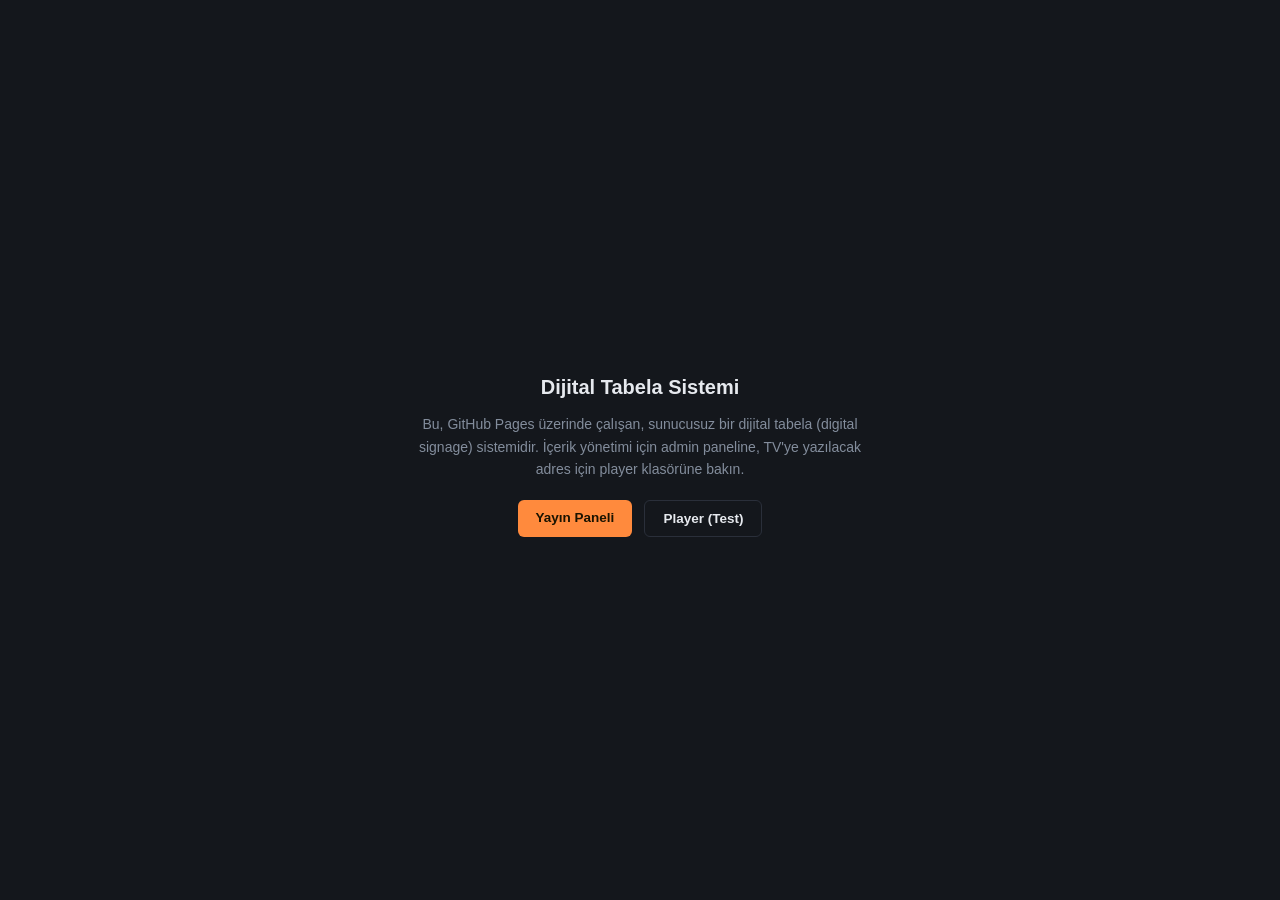
==== commit e0f999ed: "Add files via upload" ====
--- a/index.html
+++ b/index.html
@@ -1,118 +1,34 @@
 <!DOCTYPE html>
 <html lang="tr">
 <head>
-<meta charset="UTF-8">
-<meta name="viewport" content="width=device-width, initial-scale=1.0">
-<title>Inspection TV</title>
+<meta charset="utf-8" />
+<title>Signage Sistemi</title>
+<meta name="viewport" content="width=device-width, initial-scale=1" />
 <style>
-  html, body {
-    margin: 0;
-    padding: 0;
-    width: 100%;
-    height: 100%;
-    background: #000;
-    overflow: hidden;
-    font-family: Arial, sans-serif;
+  body {
+    margin: 0; min-height: 100vh;
+    display: flex; align-items: center; justify-content: center;
+    background: #14171c; color: #e6e9ee;
+    font-family: -apple-system, "Segoe UI", Arial, sans-serif;
   }
-  #video-alani {
-    width: 100%;
-    height: 100%;
-    display: flex;
-    align-items: center;
-    justify-content: center;
-    color: #fff;
-    text-align: center;
-  }
-  #pin-kutusu {
-    background: #111;
-    padding: 50px 80px;
-    border-radius: 20px;
-    border: 2px solid #333;
-  }
-  #pin-kutusu h2 {
-    font-size: 28px;
-    font-weight: normal;
-    color: #aaa;
-    margin: 0 0 10px 0;
-  }
-  #pin-kutusu .pin {
-    font-size: 90px;
-    font-weight: bold;
-    letter-spacing: 10px;
-    color: #fff;
-  }
-  #my-video {
-    width: 100%;
-    height: 100%;
-    object-fit: contain;
-    background: #000;
-  }
+  .box { text-align: center; max-width: 480px; padding: 20px; }
+  h1 { font-size: 20px; margin-bottom: 8px; }
+  p { color: #838d9c; font-size: 14px; line-height: 1.6; }
+  .links { margin-top: 20px; display: flex; gap: 12px; justify-content: center; }
+  a { color: #1a1300; background: #ff8a3d; padding: 10px 18px; border-radius: 6px;
+      text-decoration: none; font-size: 13.5px; font-weight: 600; }
+  a.secondary { background: transparent; border: 1px solid #2a2f3a; color: #e6e9ee; }
 </style>
 </head>
 <body>
-
-<div id="video-alani">
-  <div id="pin-kutusu">
-    <h2>Eşleştirme Kodu</h2>
-    <div class="pin" id="pin-text">...</div>
+  <div class="box">
+    <h1>Dijital Tabela Sistemi</h1>
+    <p>Bu, GitHub Pages üzerinde çalışan, sunucusuz bir dijital tabela (digital signage) sistemidir.
+    İçerik yönetimi için admin paneline, TV'ye yazılacak adres için player klasörüne bakın.</p>
+    <div class="links">
+      <a href="admin/index.html">Yayın Paneli</a>
+      <a class="secondary" href="player/index.html">Player (Test)</a>
+    </div>
   </div>
-</div>
-
-<video id="my-video" style="display:none;" autoplay loop muted playsinline></video>
-
-<script>
-  // ===== AYAR: Apps Script Web App URL'in =====
-  const API_URL = "https://script.google.com/macros/s/AKfycbyf8KuetUT8H1nrda2Kt9kzUIgf-TsrFn1XYu3AtHkxNEtKcCMJrzXkB6hB8yUy3uJezA/exec";
-
-  async function checkScreenStatus() {
-    let deviceId = localStorage.getItem("device_id");
-
-    // Cihaz ilk kez açılıyorsa sunucudan PIN iste
-    if (!deviceId) {
-      try {
-        let response = await fetch(`${API_URL}?action=get-pin`);
-        let data = await response.json();
-        localStorage.setItem("device_id", data.device_id);
-        document.getElementById("pin-text").innerText = data.pin_kodu;
-      } catch (err) {
-        document.getElementById("pin-text").innerText = "Bağlantı hatası";
-      }
-      return;
-    }
-
-    // Cihaz eşleşmişse video durumunu kontrol et
-    try {
-      let status = await fetch(`${API_URL}?action=check-status&id=${deviceId}`);
-      let screenData = await status.json();
-
-      if (screenData.has_video) {
-        document.getElementById("video-alani").style.display = "none";
-        let videoPlayer = document.getElementById("my-video");
-        videoPlayer.style.display = "block";
-
-        if (videoPlayer.src !== screenData.video_url) {
-          videoPlayer.src = screenData.video_url;
-          videoPlayer.muted = false;
-          videoPlayer.play().catch(() => {
-            // Otomatik oynatma engellenirse sessiz şekilde dene
-            videoPlayer.muted = true;
-            videoPlayer.play();
-          });
-        }
-      } else {
-        // Henüz video atanmamışsa PIN'i göstermeye devam et
-        document.getElementById("video-alani").style.display = "flex";
-        document.getElementById("my-video").style.display = "none";
-        document.getElementById("pin-text").innerText = "Eşleşme bekleniyor...";
-      }
-    } catch (err) {
-      console.error("Durum kontrolü hatası:", err);
-    }
-  }
-
-  checkScreenStatus();
-  setInterval(checkScreenStatus, 30000);
-</script>
-
 </body>
 </html>
